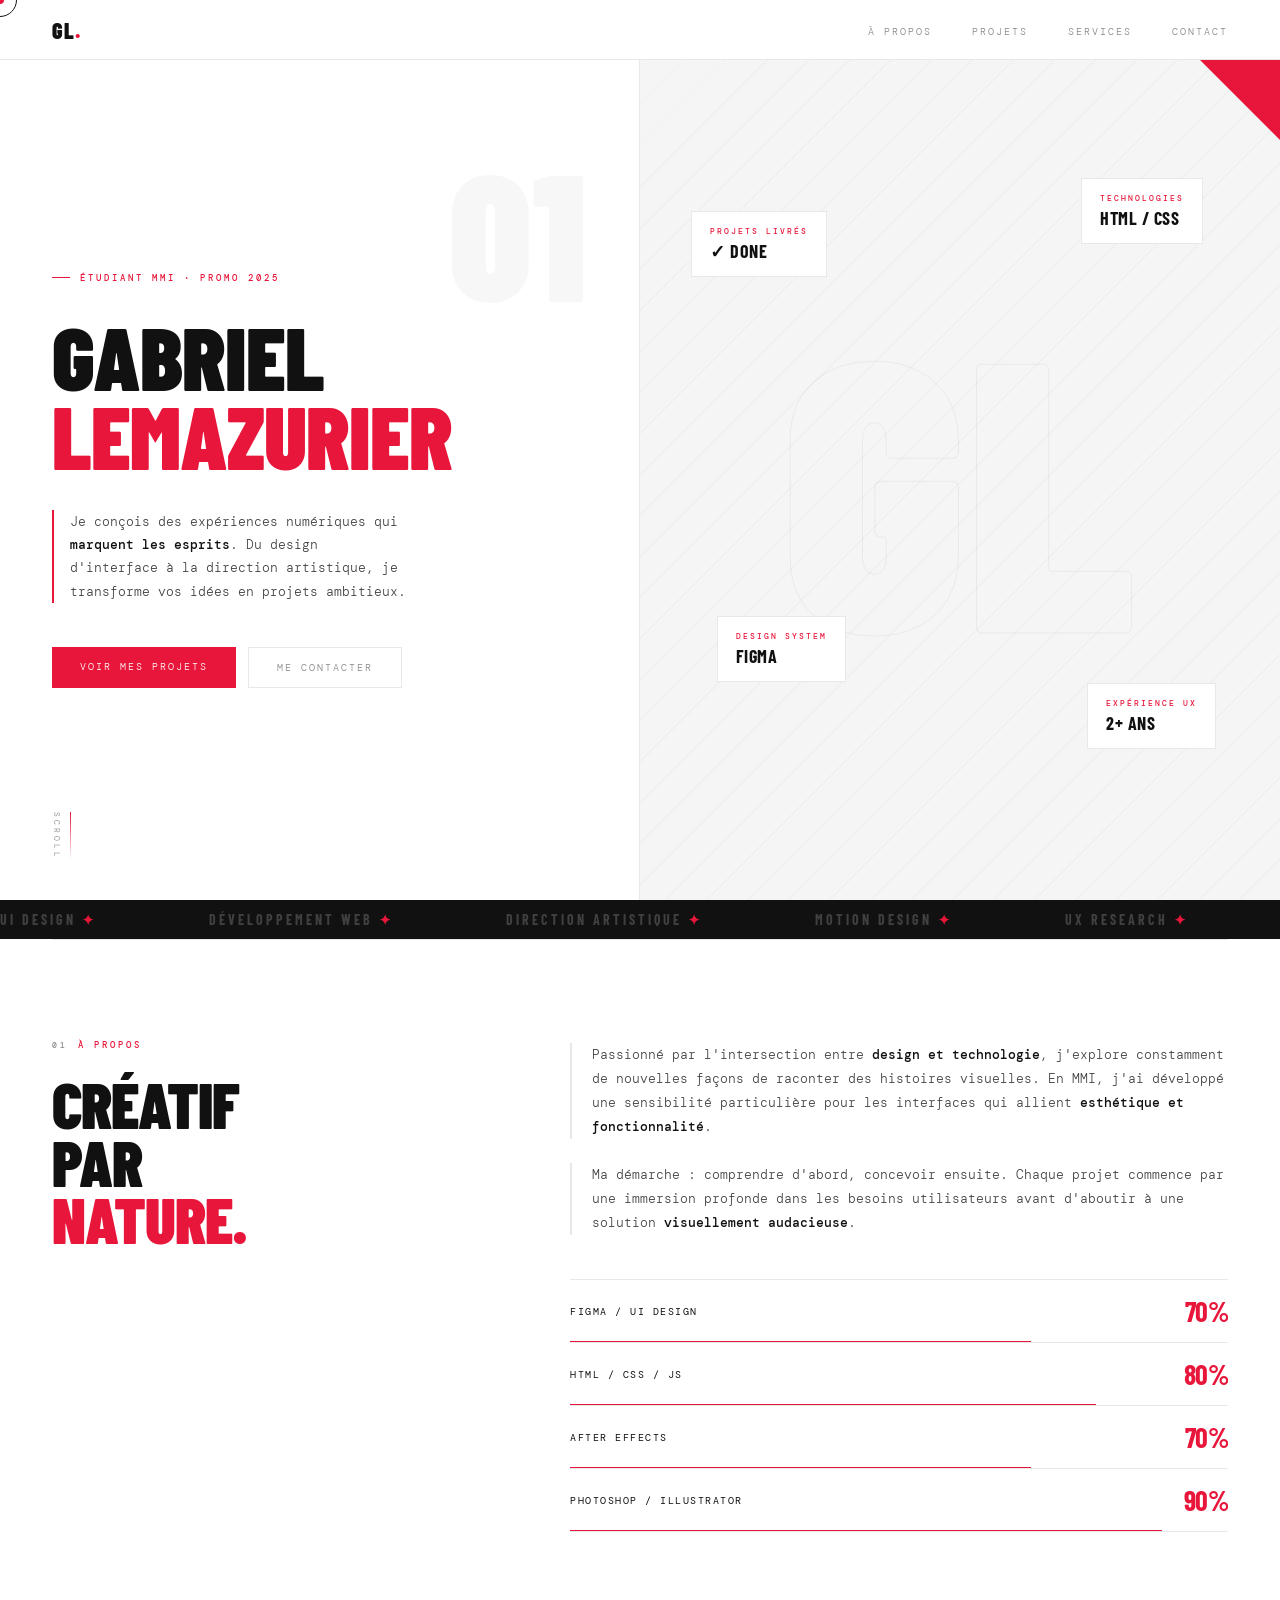
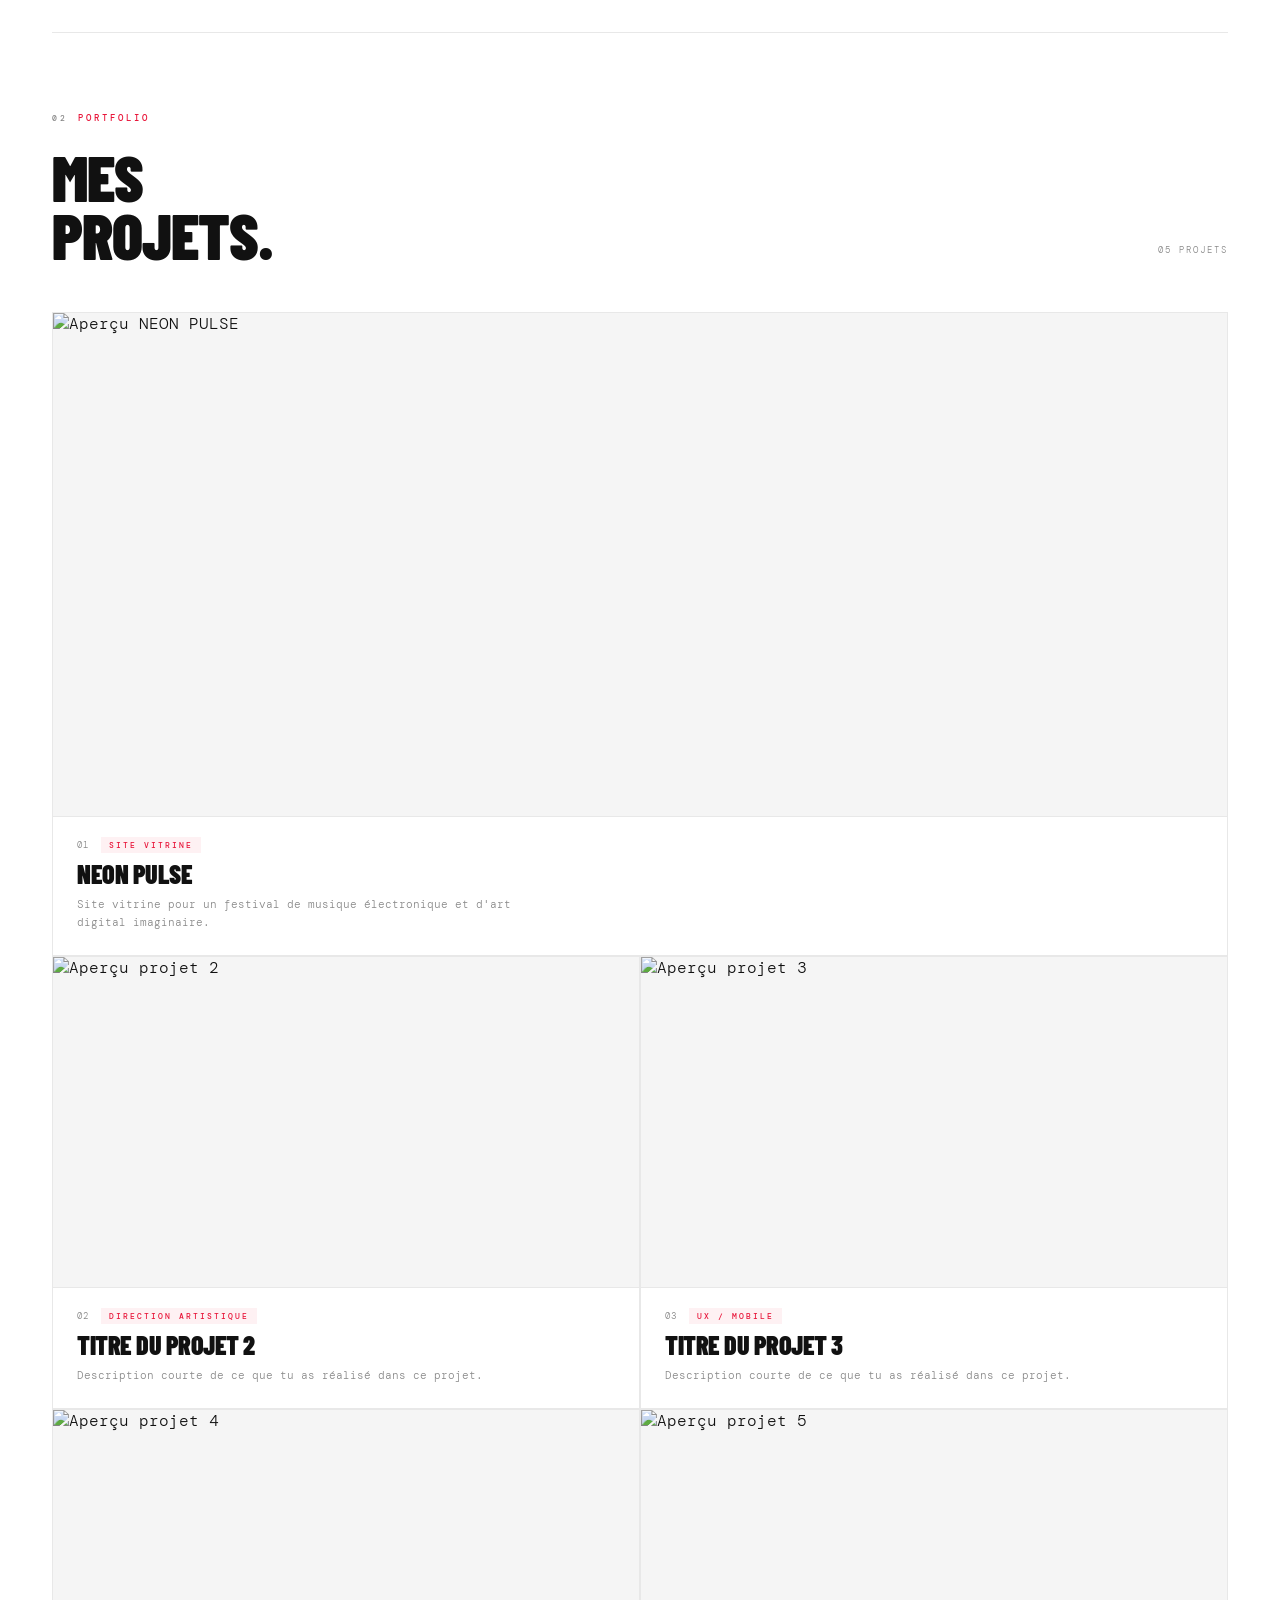
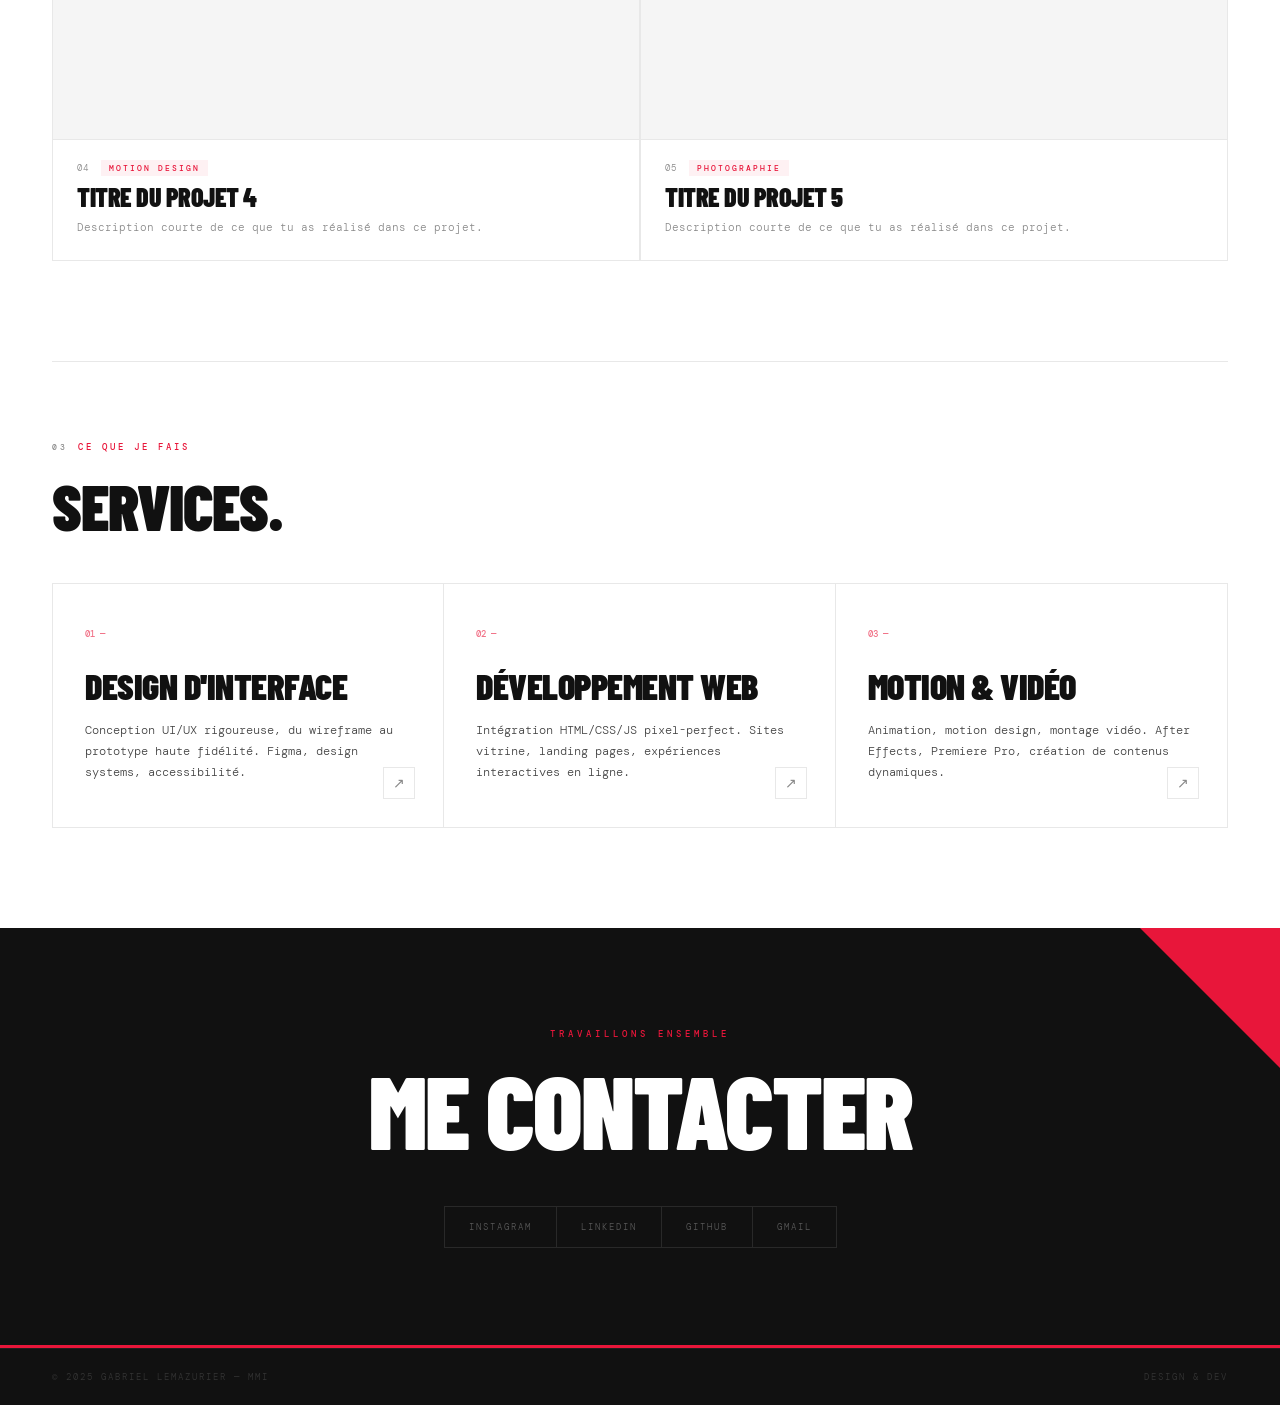
==== index.html @ 2d5382ad "Rename portfolio-mmi.html to index.html" ====
<!DOCTYPE html>
<html lang="fr">
<head>
  <meta charset="UTF-8">
  <meta name="viewport" content="width=device-width, initial-scale=1.0">
  <title>Portfolio MMI — Gabriel Lemazurier</title>
  <link href="https://fonts.googleapis.com/css2?family=Barlow+Condensed:wght@300;400;700;900&family=DM+Mono:wght@300;400;500&display=swap" rel="stylesheet">
  <link rel="stylesheet" href="style.css">
</head>
<body>

  <div class="curseur" id="curseur"></div>
  <div class="curseur-anneau" id="curseurAnneau"></div>

  <nav class="navigation">
    <a href="#" class="nav-logo">GL<span>.</span></a>
    <ul class="nav-liens">
      <li><a href="#a-propos">À propos</a></li>
      <li><a href="#projets">Projets</a></li>
      <li><a href="#services">Services</a></li>
      <li><a href="#contact">Contact</a></li>
    </ul>
  </nav>

  <section class="en-tete">

    <div class="en-tete-gauche">
      <div class="en-tete-etiquette">Étudiant MMI · Promo 2025</div>
      <h1 class="en-tete-nom">
        <span>Gabriel</span>
        <span>Lemazurier</span>
      </h1>
      <p class="en-tete-description">
        Je conçois des expériences numériques qui <strong>marquent les esprits</strong>. Du design d'interface à la direction artistique, je transforme vos idées en projets ambitieux.
      </p>
      <div class="en-tete-actions">
        <a href="#projets" class="bouton bouton-principal">Voir mes projets</a>
        <a href="#contact" class="bouton bouton-contour">Me contacter</a>
      </div>
    </div>

    <div class="en-tete-droite">
      <div class="en-tete-visuel">
        <div class="ligne-glitch"></div>
        <div class="cartes-flottantes">
          <div class="carte-info">
            <div class="carte-info-titre">Projets livrés</div>
            <div class="carte-info-valeur">✓ Done</div>
          </div>
          <div class="carte-info">
            <div class="carte-info-titre">Technologies</div>
            <div class="carte-info-valeur">HTML / CSS</div>
          </div>
          <div class="carte-info">
            <div class="carte-info-titre">Design system</div>
            <div class="carte-info-valeur">Figma</div>
          </div>
          <div class="carte-info">
            <div class="carte-info-titre">Expérience UX</div>
            <div class="carte-info-valeur">2+ ans</div>
          </div>
        </div>
      </div>
    </div>

    <div class="indicateur-defilement">Scroll</div>

  </section>

  <div class="bandeau-defilant">
    <div class="bandeau-piste">
      <span class="bandeau-element">UI Design <span>✦</span></span>
      <span class="bandeau-element">Développement Web <span>✦</span></span>
      <span class="bandeau-element">Direction Artistique <span>✦</span></span>
      <span class="bandeau-element">Motion Design <span>✦</span></span>
      <span class="bandeau-element">UX Research <span>✦</span></span>
      <span class="bandeau-element">Branding <span>✦</span></span>
      <span class="bandeau-element">UI Design <span>✦</span></span>
      <span class="bandeau-element">Développement Web <span>✦</span></span>
      <span class="bandeau-element">Direction Artistique <span>✦</span></span>
      <span class="bandeau-element">Motion Design <span>✦</span></span>
      <span class="bandeau-element">UX Research <span>✦</span></span>
      <span class="bandeau-element">Branding <span>✦</span></span>
    </div>
  </div>

  <section class="section-a-propos sep" id="a-propos">

    <div>
      <div class="etiquette-section" data-numero="01">À propos</div>
      <h2 class="titre-a-propos">
        Créatif<br>par<br><em>nature.</em>
      </h2>
    </div>

    <div class="contenu-a-propos a-reveler">
      <p class="texte-a-propos">
        Passionné par l'intersection entre <strong>design et technologie</strong>, j'explore constamment de nouvelles façons de raconter des histoires visuelles. En MMI, j'ai développé une sensibilité particulière pour les interfaces qui allient <strong>esthétique et fonctionnalité</strong>.
      </p>
      <p class="texte-a-propos">
        Ma démarche : comprendre d'abord, concevoir ensuite. Chaque projet commence par une immersion profonde dans les besoins utilisateurs avant d'aboutir à une solution <strong>visuellement audacieuse</strong>.
      </p>
      <div class="grille-competences">
        <div class="competence" style="--pourcentage: 70%">
          <div class="competence-nom">Figma / UI Design</div>
          <div class="competence-niveau">70%</div>
        </div>
        <div class="competence" style="--pourcentage: 80%">
          <div class="competence-nom">HTML / CSS / JS</div>
          <div class="competence-niveau">80%</div>
        </div>
        <div class="competence" style="--pourcentage: 70%">
          <div class="competence-nom">After Effects</div>
          <div class="competence-niveau">70%</div>
        </div>
        <div class="competence" style="--pourcentage: 90%">
          <div class="competence-nom">Photoshop / Illustrator</div>
          <div class="competence-niveau">90%</div>
        </div>
      </div>
    </div>

  </section>

  <section class="section-projets sep" id="projets">

    <div class="projets-entete a-reveler">
      <div>
        <div class="etiquette-section" data-numero="02">Portfolio</div>
        <h2 class="projets-titre">Mes<br>projets.</h2>
      </div>
      <div class="projets-count">05 projets</div>
    </div>

    <div class="grille-projets a-reveler">

      <a href="neonpulse.html" class="projet">
        <div class="projet-image">
          <img src="images/apercu1.png" alt="Aperçu NEON PULSE">
          <div class="projet-hover-btn">Voir ↗</div>
        </div>
        <div class="projet-body">
          <div class="projet-meta">
            <span class="projet-num">01</span>
            <span class="projet-tag">Site vitrine</span>
          </div>
          <h3 class="projet-nom">Neon Pulse</h3>
          <p class="projet-desc">Site vitrine pour un festival de musique électronique et d'art digital imaginaire.</p>
        </div>
      </a>

      <a href="projets/projet-2/index.html" target="_blank" class="projet">
        <div class="projet-image">
          <img src="images/apercu-projet-2.jpg" alt="Aperçu projet 2">
          <div class="projet-hover-btn">Voir ↗</div>
        </div>
        <div class="projet-body">
          <div class="projet-meta">
            <span class="projet-num">02</span>
            <span class="projet-tag">Direction Artistique</span>
          </div>
          <h3 class="projet-nom">Titre du projet 2</h3>
          <p class="projet-desc">Description courte de ce que tu as réalisé dans ce projet.</p>
        </div>
      </a>

      <a href="projets/projet-3/index.html" target="_blank" class="projet">
        <div class="projet-image">
          <img src="images/apercu-projet-3.jpg" alt="Aperçu projet 3">
          <div class="projet-hover-btn">Voir ↗</div>
        </div>
        <div class="projet-body">
          <div class="projet-meta">
            <span class="projet-num">03</span>
            <span class="projet-tag">UX / Mobile</span>
          </div>
          <h3 class="projet-nom">Titre du projet 3</h3>
          <p class="projet-desc">Description courte de ce que tu as réalisé dans ce projet.</p>
        </div>
      </a>

      <a href="projets/projet-4/index.html" target="_blank" class="projet">
        <div class="projet-image">
          <img src="images/apercu-projet-4.jpg" alt="Aperçu projet 4">
          <div class="projet-hover-btn">Voir ↗</div>
        </div>
        <div class="projet-body">
          <div class="projet-meta">
            <span class="projet-num">04</span>
            <span class="projet-tag">Motion Design</span>
          </div>
          <h3 class="projet-nom">Titre du projet 4</h3>
          <p class="projet-desc">Description courte de ce que tu as réalisé dans ce projet.</p>
        </div>
      </a>

      <a href="projets/projet-5/index.html" target="_blank" class="projet">
        <div class="projet-image">
          <img src="images/apercu-projet-5.jpg" alt="Aperçu projet 5">
          <div class="projet-hover-btn">Voir ↗</div>
        </div>
        <div class="projet-body">
          <div class="projet-meta">
            <span class="projet-num">05</span>
            <span class="projet-tag">Photographie</span>
          </div>
          <h3 class="projet-nom">Titre du projet 5</h3>
          <p class="projet-desc">Description courte de ce que tu as réalisé dans ce projet.</p>
        </div>
      </a>

    </div>
  </section>

  <section class="section-services sep" id="services">
    <div class="etiquette-section a-reveler" data-numero="03">Ce que je fais</div>
    <h2 class="projets-titre a-reveler">Services.</h2>

    <div class="grille-services a-reveler">

      <div class="carte-service">
        <div class="service-numero">01 —</div>
        <div class="service-nom">Design d'Interface</div>
        <div class="service-description">Conception UI/UX rigoureuse, du wireframe au prototype haute fidélité. Figma, design systems, accessibilité.</div>
        <div class="service-fleche">↗</div>
      </div>

      <div class="carte-service">
        <div class="service-numero">02 —</div>
        <div class="service-nom">Développement Web</div>
        <div class="service-description">Intégration HTML/CSS/JS pixel-perfect. Sites vitrine, landing pages, expériences interactives en ligne.</div>
        <div class="service-fleche">↗</div>
      </div>

      <div class="carte-service">
        <div class="service-numero">03 —</div>
        <div class="service-nom">Motion & Vidéo</div>
        <div class="service-description">Animation, motion design, montage vidéo. After Effects, Premiere Pro, création de contenus dynamiques.</div>
        <div class="service-fleche">↗</div>
      </div>

    </div>
  </section>

  <section class="section-contact" id="contact">
    <div class="contact-accroche a-reveler">Travaillons ensemble</div>
    <h2 class="contact-titre a-reveler">Me contacter</h2>
    <div class="contact-reseaux a-reveler">
      <a href="https://www.instagram.com/gabi_lmz/" target="_blank" class="lien-reseau">Instagram</a>
      <a href="https://www.linkedin.com/in/gabriel-lemazurier-92064532b/" target="_blank" class="lien-reseau">LinkedIn</a>
      <a href="https://github.com/GabzerL" target="_blank" class="lien-reseau">GitHub</a>
      <a href="mailto:lemazuriergabriel@gmail.com" target="_blank" class="lien-reseau">Gmail</a>
    </div>
  </section>

  <footer class="pied-de-page">
    <span>© 2025 Gabriel Lemazurier — MMI</span>
    <span>Design & Dev</span>
  </footer>

  <script src="script.js"></script>
</body>
</html>
---- style.css ----
@import url('https://fonts.googleapis.com/css2?family=Barlow+Condensed:wght@300;400;700;900&family=DM+Mono:wght@300;400;500&display=swap');

:root {
  --blanc:   #ffffff;
  --rouge:   #e8163a;
  --rouge-d: #c2102f;
  --noir:    #111111;
  --gris:    #f5f5f5;
  --ligne:   #e8e8e8;
  --muted:   #888888;
  --texte:   #444444;
}

*, *::before, *::after { margin: 0; padding: 0; box-sizing: border-box; }
html { scroll-behavior: smooth; }

body {
  background: var(--blanc);
  color: var(--noir);
  font-family: 'DM Mono', monospace;
  font-weight: 300;
  cursor: none;
  overflow-x: hidden;
}

/* ── CURSEUR ─────────────────────────────────────── */
.curseur {
  position: fixed;
  width: 8px; height: 8px;
  background: var(--rouge);
  border-radius: 50%;
  pointer-events: none;
  z-index: 9999;
  transform: translate(-50%, -50%);
  transition: width .2s, height .2s, border-radius .2s, transform .2s;
}
.curseur-anneau {
  position: fixed;
  width: 34px; height: 34px;
  border: 1px solid var(--noir);
  border-radius: 50%;
  pointer-events: none;
  z-index: 9998;
  transform: translate(-50%, -50%);
  transition: all .18s ease-out;
}
body:has(a:hover) .curseur {
  width: 28px; height: 28px;
  border-radius: 0;
  transform: translate(-50%, -50%) rotate(45deg);
}
body:has(a:hover) .curseur-anneau { opacity: 0; }

/* ── NAV ─────────────────────────────────────────── */
.navigation {
  position: fixed;
  top: 0; left: 0; right: 0;
  padding: 0 52px;
  height: 60px;
  display: flex;
  justify-content: space-between;
  align-items: center;
  z-index: 100;
  background: var(--blanc);
  border-bottom: 1px solid var(--ligne);
}
.nav-logo {
  font-family: 'Barlow Condensed', sans-serif;
  font-size: 22px;
  font-weight: 900;
  letter-spacing: 1px;
  color: var(--noir);
  text-decoration: none;
  text-transform: uppercase;
}
.nav-logo span { color: var(--rouge); }
.nav-liens { display: flex; gap: 40px; list-style: none; }
.nav-liens a {
  font-family: 'DM Mono', monospace;
  font-size: 10px;
  letter-spacing: 2px;
  text-transform: uppercase;
  color: var(--muted);
  text-decoration: none;
  transition: color .2s;
}
.nav-liens a:hover { color: var(--rouge); }

/* ── BOUTONS ─────────────────────────────────────── */
.bouton {
  font-family: 'DM Mono', monospace;
  font-size: 10px;
  letter-spacing: 2px;
  text-transform: uppercase;
  padding: 13px 28px;
  text-decoration: none;
  transition: all .25s;
  cursor: none;
  display: inline-block;
  border: none;
}
.bouton-principal { background: var(--rouge); color: var(--blanc); }
.bouton-principal:hover { background: var(--rouge-d); }
.bouton-contour { border: 1px solid var(--ligne); color: var(--muted); background: transparent; }
.bouton-contour:hover { border-color: var(--noir); color: var(--noir); }

/* ── HERO ─────────────────────────────────────────── */
.en-tete {
  min-height: 100vh;
  display: grid;
  grid-template-columns: 1fr 1fr;
  padding-top: 60px;
  position: relative;
}

.en-tete-gauche {
  display: flex;
  flex-direction: column;
  justify-content: center;
  padding: 80px 52px;
  border-right: 1px solid var(--ligne);
  position: relative;
}
.en-tete-gauche::before {
  content: '01';
  position: absolute;
  top: 80px; right: 52px;
  font-family: 'Barlow Condensed', sans-serif;
  font-size: 180px;
  font-weight: 900;
  color: rgba(0,0,0,0.03);
  line-height: 1;
  pointer-events: none;
  user-select: none;
}

.en-tete-etiquette {
  font-family: 'DM Mono', monospace;
  font-size: 9px;
  letter-spacing: 3px;
  color: var(--rouge);
  text-transform: uppercase;
  margin-bottom: 32px;
  font-weight: 500;
  display: flex;
  align-items: center;
  gap: 10px;
}
.en-tete-etiquette::before {
  content: '';
  display: block;
  width: 18px; height: 1px;
  background: var(--rouge);
}

.en-tete-nom {
  font-family: 'Barlow Condensed', sans-serif;
  font-size: clamp(64px, 7vw, 108px);
  font-weight: 900;
  line-height: 0.88;
  letter-spacing: -1px;
  text-transform: uppercase;
  margin-bottom: 36px;
  overflow: hidden;
}
.en-tete-nom span {
  display: block;
  animation: slideUp .9s cubic-bezier(.16,1,.3,1) both;
}
.en-tete-nom span:nth-child(2) {
  animation-delay: .1s;
  color: var(--rouge);
}

.en-tete-description {
  font-size: 13px;
  line-height: 1.8;
  color: var(--texte);
  max-width: 360px;
  margin-bottom: 44px;
  animation: fadeUp 1s .4s both;
  font-weight: 300;
  border-left: 2px solid var(--rouge);
  padding-left: 16px;
}
.en-tete-description strong { font-weight: 500; color: var(--noir); }

.en-tete-actions {
  display: flex;
  gap: 12px;
  animation: fadeUp 1s .6s both;
}

/* Panneau droit */
.en-tete-droite {
  position: relative;
  background: var(--gris);
  overflow: hidden;
}
.en-tete-droite::before {
  content: '';
  position: absolute;
  inset: 0;
  background-image: repeating-linear-gradient(
    -45deg,
    transparent, transparent 28px,
    rgba(0,0,0,0.025) 28px, rgba(0,0,0,0.025) 29px
  );
}

/* Triangle rouge dans le coin du hero droit */
.en-tete-droite::after {
  content: '';
  position: absolute;
  top: 0; right: 0;
  width: 0; height: 0;
  border-top: 80px solid var(--rouge);
  border-left: 80px solid transparent;
}

.en-tete-visuel {
  position: absolute;
  inset: 0;
  display: flex;
  align-items: center;
  justify-content: center;
}
.en-tete-visuel::before {
  content: 'GL';
  font-family: 'Barlow Condensed', sans-serif;
  font-weight: 900;
  font-size: 30vw;
  color: transparent;
  -webkit-text-stroke: 1px rgba(0,0,0,0.05);
  line-height: 1;
  user-select: none;
  pointer-events: none;
  text-transform: uppercase;
}

.cartes-flottantes {
  position: absolute;
  inset: 0;
  display: flex;
  align-items: center;
  justify-content: center;
  z-index: 2;
}

.carte-info {
  position: absolute;
  background: var(--blanc);
  border: 1px solid var(--ligne);
  padding: 14px 18px;
  font-family: 'DM Mono', monospace;
  animation: flottement 6s ease-in-out infinite;
}
.carte-info-titre {
  color: var(--rouge);
  margin-bottom: 4px;
  font-size: 8px;
  letter-spacing: 2px;
  text-transform: uppercase;
  font-weight: 500;
}
.carte-info-valeur {
  font-size: 18px;
  font-family: 'Barlow Condensed', sans-serif;
  font-weight: 700;
  color: var(--noir);
  text-transform: uppercase;
  letter-spacing: 0.5px;
}
.carte-info:nth-child(1) { top: 18%; left: 8%;  animation-delay: 0s; }
.carte-info:nth-child(2) { top: 14%; right: 12%; animation-delay: -2s; }
.carte-info:nth-child(3) { bottom: 26%; left: 12%; animation-delay: -4s; }
.carte-info:nth-child(4) { bottom: 18%; right: 10%; animation-delay: -1s; }

.ligne-glitch { display: none; }

.indicateur-defilement {
  position: absolute;
  bottom: 40px; left: 52px;
  display: flex;
  flex-direction: column;
  align-items: center;
  gap: 8px;
  font-family: 'DM Mono', monospace;
  font-size: 8px;
  letter-spacing: 3px;
  color: var(--muted);
  text-transform: uppercase;
  writing-mode: vertical-rl;
  animation: fadeUp 1s 1s both;
  z-index: 2;
}
.indicateur-defilement::before {
  content: '';
  width: 1px; height: 48px;
  background: linear-gradient(to bottom, var(--rouge), transparent);
  animation: scrollLine 2s ease-in-out infinite;
}

/* ── BANDEAU ──────────────────────────────────────── */
.bandeau-defilant {
  overflow: hidden;
  padding: 11px 0;
  background: var(--noir);
}
.bandeau-piste {
  display: flex;
  white-space: nowrap;
  animation: defilement 22s linear infinite;
}
.bandeau-element {
  font-family: 'Barlow Condensed', sans-serif;
  font-size: 14px;
  font-weight: 700;
  letter-spacing: 3px;
  color: rgba(255,255,255,0.2);
  margin-right: 56px;
  flex-shrink: 0;
  text-transform: uppercase;
}
.bandeau-element span { color: var(--rouge); margin-right: 56px; }

/* ── SECTION HELPER ───────────────────────────────── */
.sep {
  position: relative;
}
.sep::before {
  content: '';
  position: absolute;
  top: 0; left: 52px; right: 52px;
  height: 1px;
  background: var(--ligne);
}

/* ── À PROPOS ─────────────────────────────────────── */
.section-a-propos {
  padding: 100px 52px;
  display: grid;
  grid-template-columns: 1fr 1.5fr;
  gap: 80px;
  align-items: start;
  max-width: 1400px;
  margin: 0 auto;
}

.etiquette-section {
  font-family: 'DM Mono', monospace;
  font-size: 9px;
  letter-spacing: 3px;
  color: var(--rouge);
  text-transform: uppercase;
  margin-bottom: 24px;
  font-weight: 500;
  display: flex;
  align-items: center;
  gap: 10px;
}
.etiquette-section::before {
  content: attr(data-numero);
  color: var(--muted);
  font-size: 8px;
}

.titre-a-propos {
  font-family: 'Barlow Condensed', sans-serif;
  font-size: clamp(48px, 5vw, 80px);
  font-weight: 900;
  line-height: 0.9;
  text-transform: uppercase;
  letter-spacing: -1px;
  position: sticky;
  top: 80px;
}
.titre-a-propos em {
  font-style: normal;
  color: var(--rouge);
  display: block;
}

.contenu-a-propos { padding-top: 4px; }

.texte-a-propos {
  font-size: 13px;
  line-height: 1.85;
  color: var(--texte);
  margin-bottom: 24px;
  font-weight: 300;
  border-left: 2px solid var(--ligne);
  padding-left: 20px;
}
.texte-a-propos strong { font-weight: 500; color: var(--noir); }

.grille-competences { margin-top: 44px; display: flex; flex-direction: column; }

.competence {
  display: flex;
  align-items: center;
  justify-content: space-between;
  padding: 14px 0;
  border-bottom: 1px solid var(--ligne);
  position: relative;
  overflow: hidden;
}
.competence:first-child { border-top: 1px solid var(--ligne); }
.competence::after {
  content: '';
  position: absolute;
  bottom: 0; left: 0;
  height: 1px;
  width: var(--pourcentage, 0%);
  background: var(--rouge);
  transition: width 1.2s cubic-bezier(.16,1,.3,1);
}
.competence-nom {
  font-family: 'DM Mono', monospace;
  font-size: 10px;
  letter-spacing: 1.5px;
  text-transform: uppercase;
  color: var(--noir);
  font-weight: 400;
}
.competence-niveau {
  font-family: 'Barlow Condensed', sans-serif;
  font-size: 28px;
  font-weight: 700;
  color: var(--rouge);
  letter-spacing: -0.5px;
}

/* ── PROJETS ──────────────────────────────────────── */
.section-projets {
  padding: 0 52px 100px;
  max-width: 1400px;
  margin: 0 auto;
}

.projets-entete {
  display: flex;
  justify-content: space-between;
  align-items: flex-end;
  padding: 80px 0 48px;
}

.projets-titre {
  font-family: 'Barlow Condensed', sans-serif;
  font-size: clamp(48px, 5vw, 78px);
  font-weight: 900;
  line-height: 0.9;
  text-transform: uppercase;
  letter-spacing: -1px;
}

.projets-count {
  font-family: 'DM Mono', monospace;
  font-size: 9px;
  letter-spacing: 2px;
  color: var(--muted);
  text-transform: uppercase;
  padding-bottom: 8px;
}

/* Grille : 2 colonnes + 1 grande carte en haut */
.grille-projets {
  display: grid;
  grid-template-columns: repeat(2, 1fr);
  gap: 2px;
  background: var(--ligne);
  border: 1px solid var(--ligne);
}

/* Premier projet pleine largeur */
.grille-projets .projet:first-child {
  grid-column: 1 / -1;
}

/* Carte projet */
.projet {
  background: var(--blanc);
  cursor: none;
  text-decoration: none;
  color: inherit;
  display: flex;
  flex-direction: column;
  transition: background .25s;
  position: relative;
  overflow: hidden;
}

.projet:hover { background: var(--gris); }

/* Image */
.projet-image {
  position: relative;
  overflow: hidden;
  aspect-ratio: 16/9;
  background: var(--gris);
  flex-shrink: 0;
}

.grille-projets .projet:first-child .projet-image {
  aspect-ratio: 21/9;
}

.projet-image img {
  width: 100%; height: 100%;
  object-fit: cover;
  object-position: top;
  display: block;
  transition: transform .6s cubic-bezier(.16,1,.3,1), filter .4s;
  filter: grayscale(10%);
}

.projet:hover .projet-image img {
  transform: scale(1.03);
  filter: grayscale(0%);
}

/* Bouton hover centré sur l'image */
.projet-hover-btn {
  position: absolute;
  inset: 0;
  display: flex;
  align-items: center;
  justify-content: center;
  background: rgba(232,22,58,0.88);
  font-family: 'Barlow Condensed', sans-serif;
  font-size: 22px;
  font-weight: 900;
  letter-spacing: 2px;
  text-transform: uppercase;
  color: var(--blanc);
  opacity: 0;
  transition: opacity .3s;
}

.projet-hover-btn::after {
  content: '';
  position: absolute;
  top: 0; right: 0;
  width: 0; height: 0;
  border-top: 48px solid rgba(255,255,255,0.15);
  border-left: 48px solid transparent;
}

.projet:hover .projet-hover-btn { opacity: 1; }

/* Infos toujours visibles */
.projet-body {
  padding: 20px 24px 24px;
  border-top: 1px solid var(--ligne);
  display: flex;
  flex-direction: column;
  gap: 8px;
  flex: 1;
}

.projet-meta {
  display: flex;
  align-items: center;
  gap: 12px;
}

.projet-num {
  font-family: 'DM Mono', monospace;
  font-size: 9px;
  color: var(--muted);
  letter-spacing: 1px;
}

.projet-tag {
  font-family: 'DM Mono', monospace;
  font-size: 8px;
  letter-spacing: 2px;
  text-transform: uppercase;
  color: var(--rouge);
  font-weight: 500;
  background: rgba(232,22,58,0.06);
  padding: 3px 8px;
}

.projet-nom {
  font-family: 'Barlow Condensed', sans-serif;
  font-size: 26px;
  font-weight: 900;
  line-height: 1;
  text-transform: uppercase;
  letter-spacing: -0.5px;
  color: var(--noir);
  transition: color .2s;
}

.projet:hover .projet-nom { color: var(--rouge); }

.projet-desc {
  font-family: 'DM Mono', monospace;
  font-size: 11px;
  color: var(--muted);
  line-height: 1.65;
  font-weight: 300;
  max-width: 480px;
}

/* ── SERVICES ─────────────────────────────────────── */
.section-services {
  padding: 0 52px 100px;
  max-width: 1400px;
  margin: 0 auto;
}
.section-services .etiquette-section { padding-top: 80px; }
.section-services .projets-titre { margin: 8px 0 48px; }

.grille-services {
  display: grid;
  grid-template-columns: repeat(3, 1fr);
  border: 1px solid var(--ligne);
}
.carte-service {
  padding: 44px 32px;
  background: var(--blanc);
  position: relative;
  overflow: hidden;
  border-right: 1px solid var(--ligne);
  transition: background .25s;
}
.carte-service:last-child { border-right: none; }

/* Triangle rouge apparaît au hover */
.carte-service::after {
  content: '';
  position: absolute;
  top: 0; right: 0;
  width: 0; height: 0;
  border-top: 40px solid var(--rouge);
  border-left: 40px solid transparent;
  opacity: 0;
  transition: opacity .25s;
}
.carte-service:hover { background: var(--gris); }
.carte-service:hover::after { opacity: 1; }

.service-numero {
  font-family: 'DM Mono', monospace;
  font-size: 9px;
  color: var(--rouge);
  margin-bottom: 28px;
  font-weight: 500;
  opacity: 0.6;
}
.service-nom {
  font-family: 'Barlow Condensed', sans-serif;
  font-size: 36px;
  font-weight: 900;
  text-transform: uppercase;
  letter-spacing: -0.5px;
  line-height: 1;
  margin-bottom: 16px;
  color: var(--noir);
}
.service-description {
  font-size: 12px;
  line-height: 1.75;
  color: var(--texte);
  font-weight: 300;
}
.service-fleche {
  position: absolute;
  bottom: 28px; right: 28px;
  width: 32px; height: 32px;
  border: 1px solid var(--ligne);
  display: flex;
  align-items: center;
  justify-content: center;
  font-size: 14px;
  color: var(--muted);
  transition: all .25s;
}
.carte-service:hover .service-fleche {
  background: var(--rouge);
  border-color: var(--rouge);
  color: var(--blanc);
}

/* ── CONTACT ──────────────────────────────────────── */
.section-contact {
  padding: 100px 52px;
  text-align: center;
  position: relative;
  overflow: hidden;
  background: var(--noir);
}
/* Grand triangle rouge en coin */
.section-contact::before {
  content: '';
  position: absolute;
  top: 0; right: 0;
  width: 0; height: 0;
  border-top: 140px solid var(--rouge);
  border-left: 140px solid transparent;
}
/* Barre rouge en bas */
.section-contact::after {
  content: '';
  position: absolute;
  bottom: 0; left: 0; right: 0;
  height: 3px;
  background: var(--rouge);
}

.contact-accroche {
  font-family: 'DM Mono', monospace;
  font-size: 9px;
  letter-spacing: 4px;
  color: var(--rouge);
  text-transform: uppercase;
  margin-bottom: 24px;
  position: relative;
  z-index: 2;
  font-weight: 500;
}
.contact-titre {
  font-family: 'Barlow Condensed', sans-serif;
  font-size: clamp(56px, 8vw, 112px);
  font-weight: 900;
  text-transform: uppercase;
  line-height: 0.88;
  letter-spacing: -2px;
  margin-bottom: 52px;
  position: relative;
  z-index: 2;
  color: var(--blanc);
}

.contact-reseaux {
  display: inline-flex;
  position: relative;
  z-index: 2;
  border: 1px solid rgba(255,255,255,0.1);
}
.lien-reseau {
  font-family: 'DM Mono', monospace;
  font-size: 9px;
  letter-spacing: 2px;
  color: rgba(255,255,255,0.3);
  text-decoration: none;
  text-transform: uppercase;
  transition: color .2s, background .2s;
  padding: 14px 24px;
  border-right: 1px solid rgba(255,255,255,0.1);
}
.lien-reseau:last-child { border-right: none; }
.lien-reseau:hover { color: var(--blanc); background: var(--rouge); }

/* ── FOOTER ───────────────────────────────────────── */
.pied-de-page {
  padding: 22px 52px;
  background: var(--noir);
  border-top: 1px solid rgba(255,255,255,0.06);
  display: flex;
  justify-content: space-between;
  align-items: center;
}
.pied-de-page span {
  font-family: 'DM Mono', monospace;
  font-size: 9px;
  color: rgba(255,255,255,0.15);
  letter-spacing: 2px;
  text-transform: uppercase;
}

/* ── REVEAL ───────────────────────────────────────── */
.a-reveler {
  opacity: 0;
  transform: translateY(20px);
  transition: opacity .85s cubic-bezier(.16,1,.3,1),
              transform .85s cubic-bezier(.16,1,.3,1);
}
.a-reveler.visible { opacity: 1; transform: translateY(0); }

/* ── KEYFRAMES ────────────────────────────────────── */
@keyframes slideUp {
  from { transform: translateY(105%); }
  to   { transform: translateY(0); }
}
@keyframes fadeUp {
  from { opacity: 0; transform: translateY(12px); }
  to   { opacity: 1; transform: translateY(0); }
}
@keyframes flottement {
  0%,100% { transform: translateY(0); }
  50%     { transform: translateY(-8px); }
}
@keyframes scrollLine {
  0%   { transform: scaleY(0); transform-origin: top; }
  50%  { transform: scaleY(1); transform-origin: top; }
  51%  { transform: scaleY(1); transform-origin: bottom; }
  100% { transform: scaleY(0); transform-origin: bottom; }
}
@keyframes defilement {
  from { transform: translateX(0); }
  to   { transform: translateX(-50%); }
}

/* ── RESPONSIVE ───────────────────────────────────── */
@media (max-width: 900px) {
  .en-tete { grid-template-columns: 1fr; }
  .en-tete-droite { display: none; }
  .en-tete-gauche { padding: 60px 24px; border-right: none; }
  .navigation { padding: 0 24px; }
  .nav-liens { gap: 20px; }
  .sep::before { left: 24px; right: 24px; }
  .section-a-propos { grid-template-columns: 1fr; padding: 80px 24px; }
  .titre-a-propos { position: static; }
  .section-projets { padding: 0 24px 80px; }
  .grille-projets { grid-template-columns: 1fr; }
  .grille-projets .projet:first-child { grid-column: 1 / -1; }
  .grille-projets .projet:first-child .projet-image { aspect-ratio: 16/9; }
  .grille-services { grid-template-columns: 1fr; }
  .carte-service { border-right: none; border-bottom: 1px solid var(--ligne); }
  .section-services { padding: 0 24px 80px; }
  .section-contact { padding: 80px 24px; }
  .contact-reseaux { flex-wrap: wrap; }
  .pied-de-page { padding: 20px 24px; flex-direction: column; gap: 8px; text-align: center; }
}
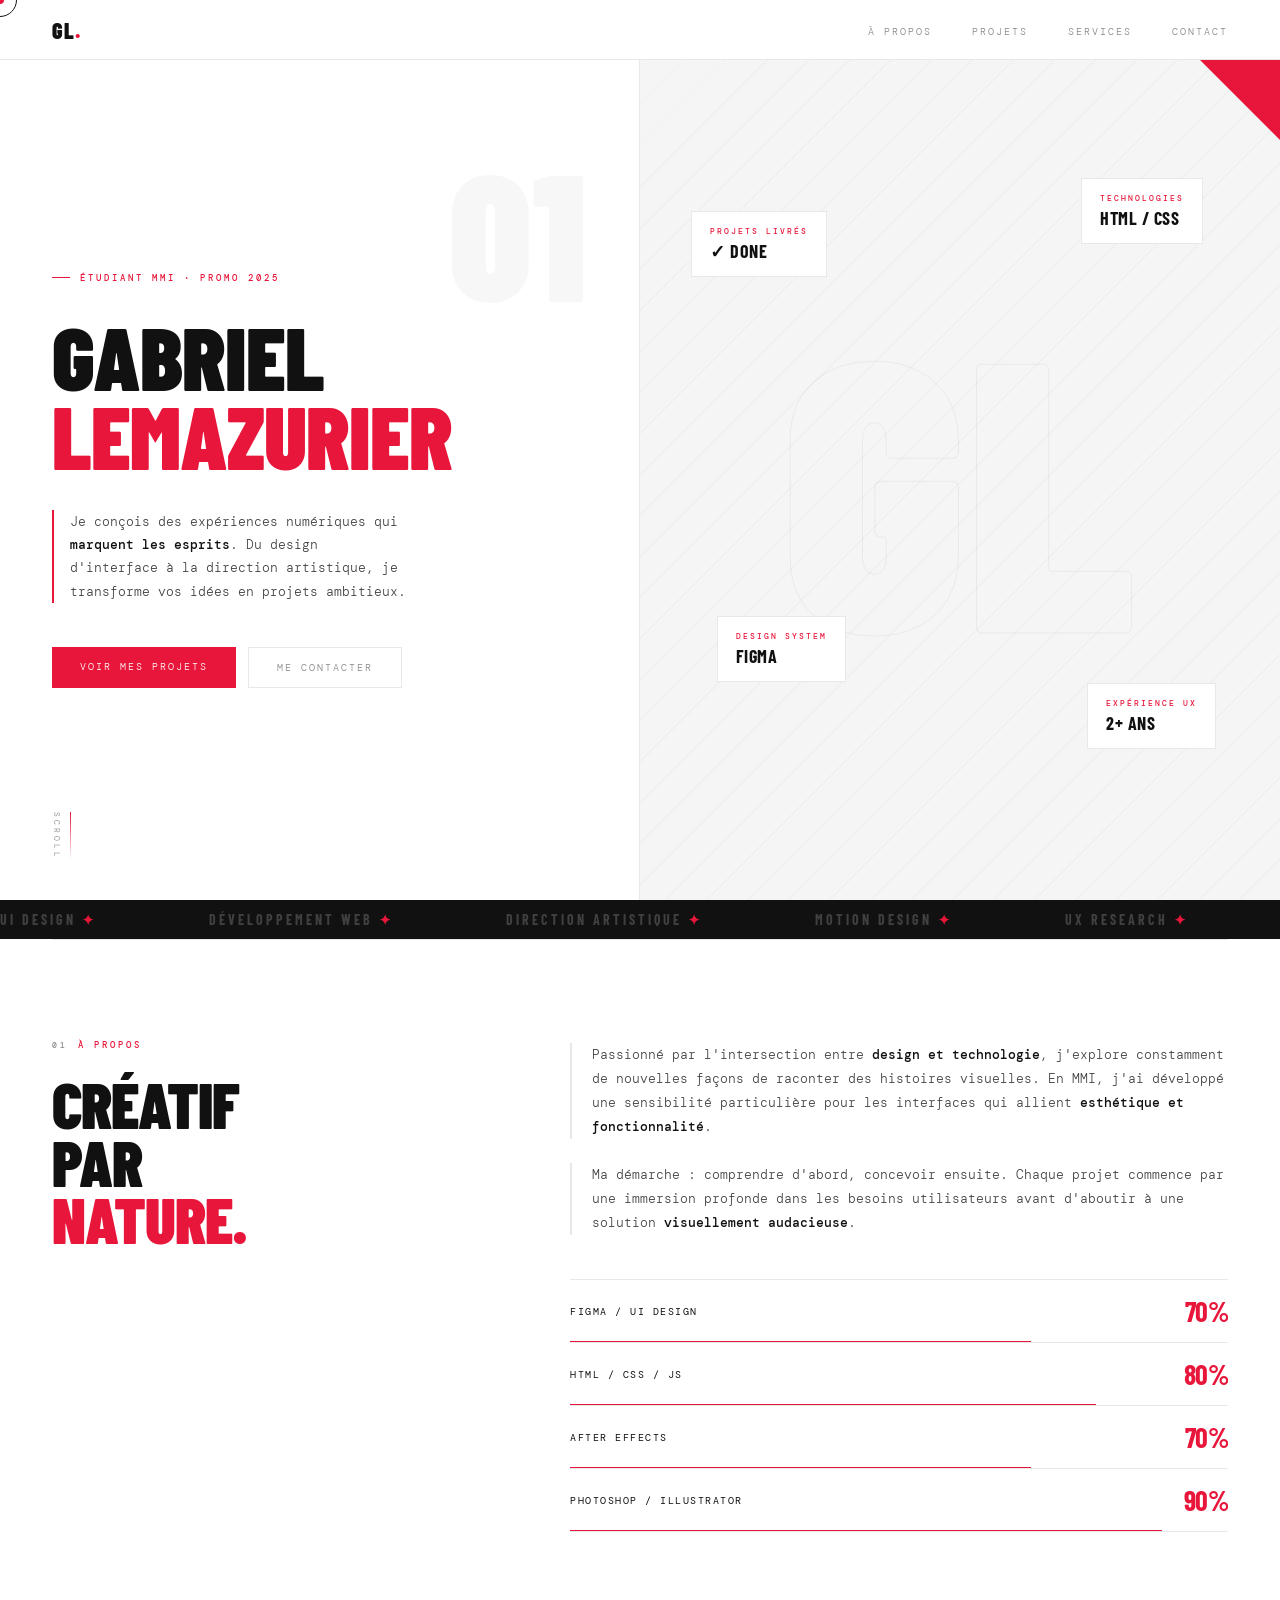
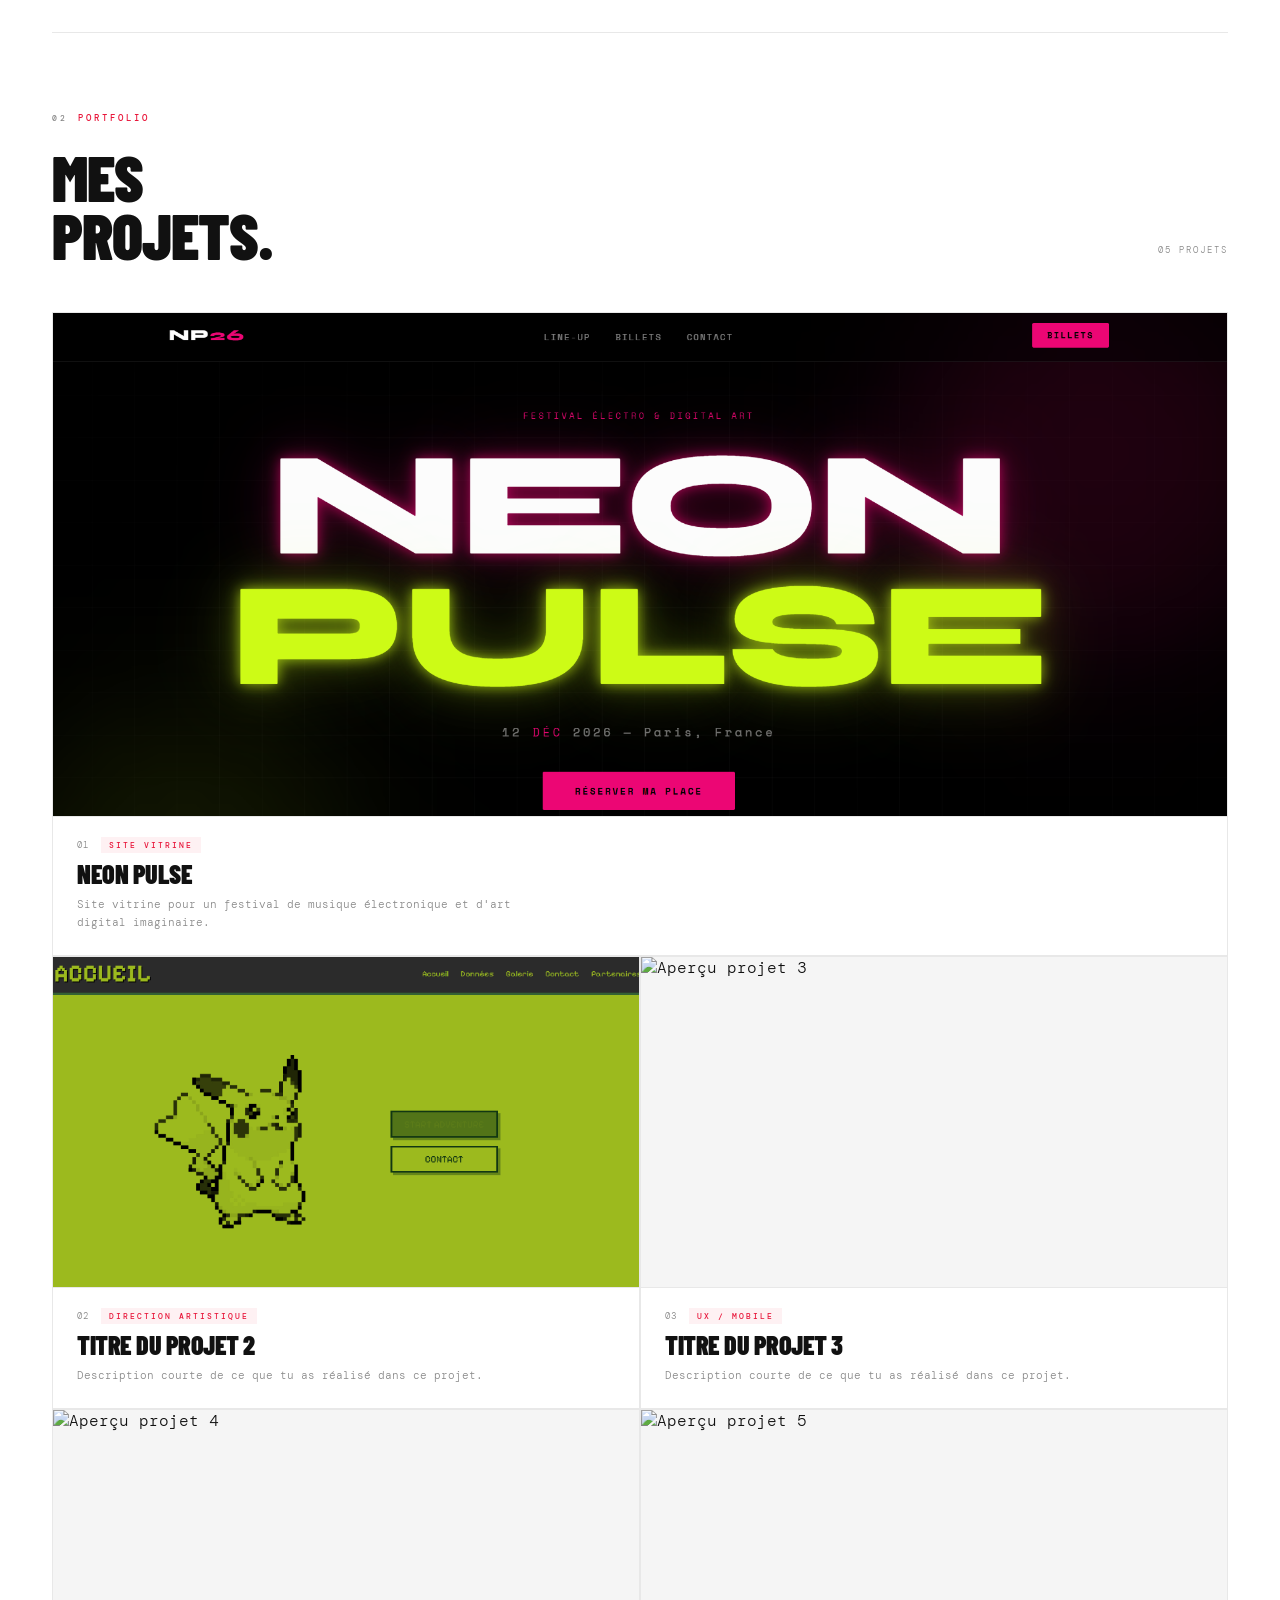
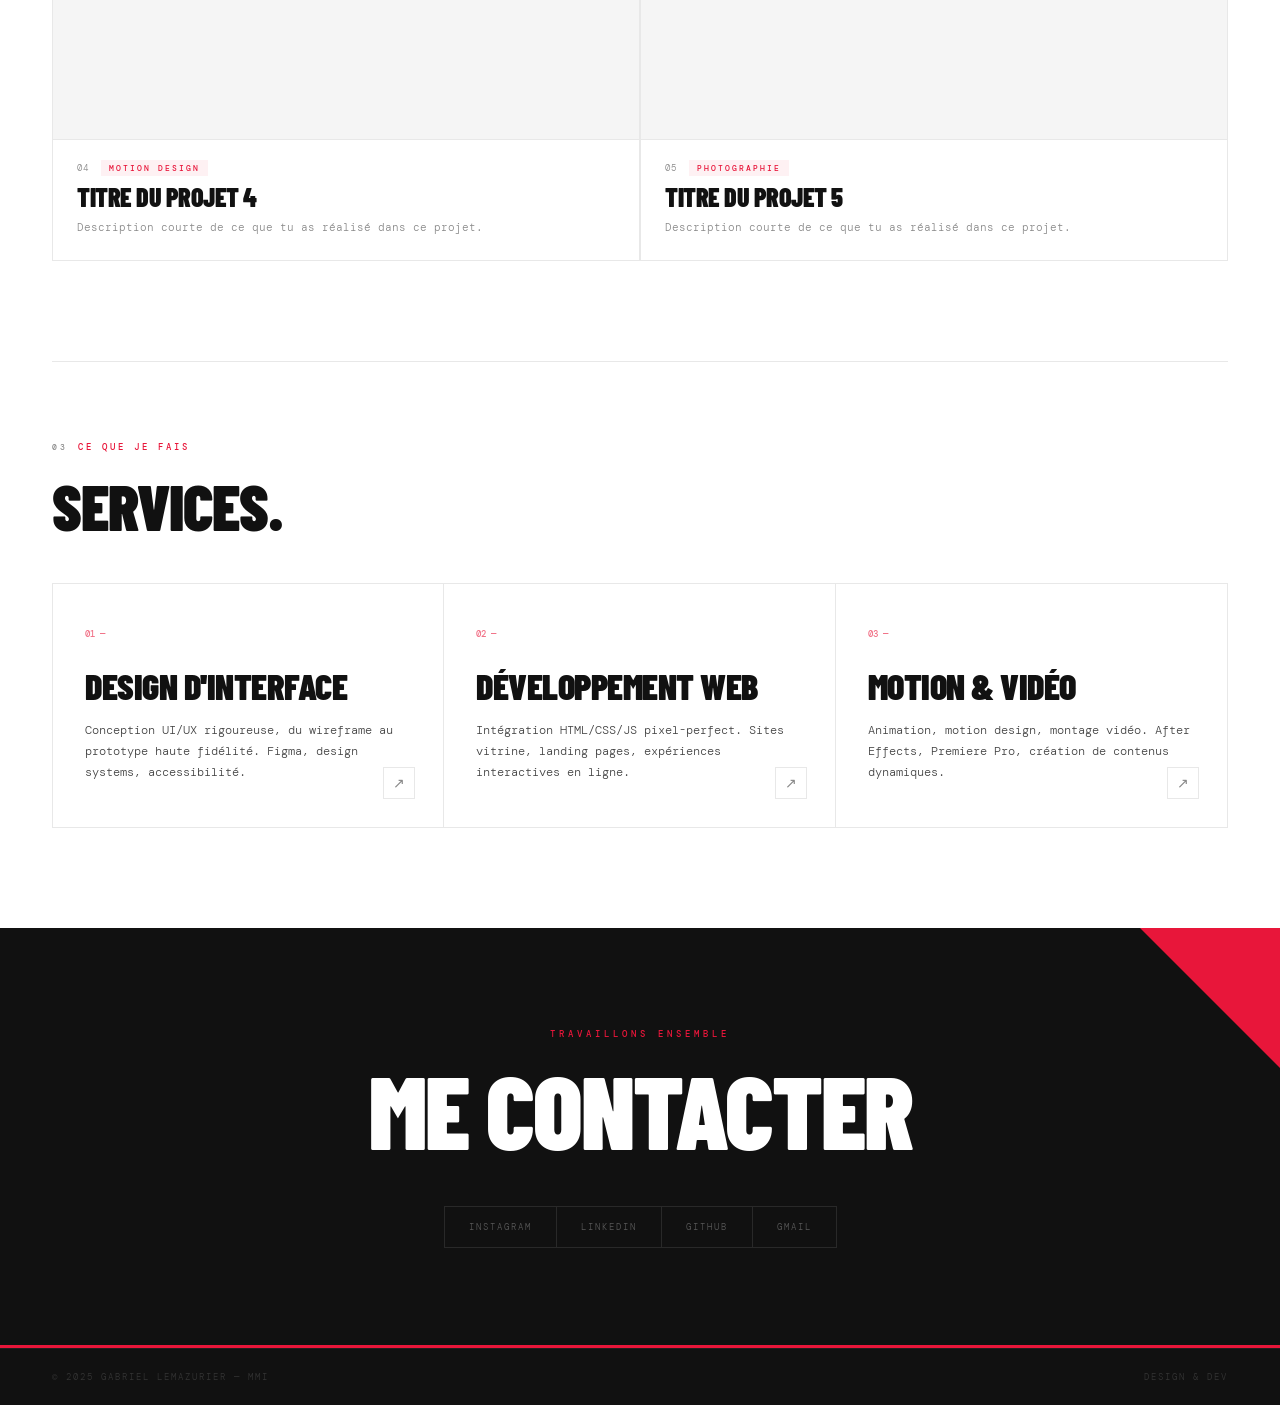
==== commit 216250f9: "Update image source in project link" ====
--- a/index.html
+++ b/index.html
@@ -149,9 +149,9 @@
         </div>
       </a>
 
-      <a href="projets/projet-2/index.html" target="_blank" class="projet">
-        <div class="projet-image">
-          <img src="images/apercu-projet-2.jpg" alt="Aperçu projet 2">
+      <a href="projet2.html" target="_blank" class="projet">
+        <div class="projet-image">
+          <img src="images/apercu1site2.png" alt="Aperçu projet 2">
           <div class="projet-hover-btn">Voir ↗</div>
         </div>
         <div class="projet-body">
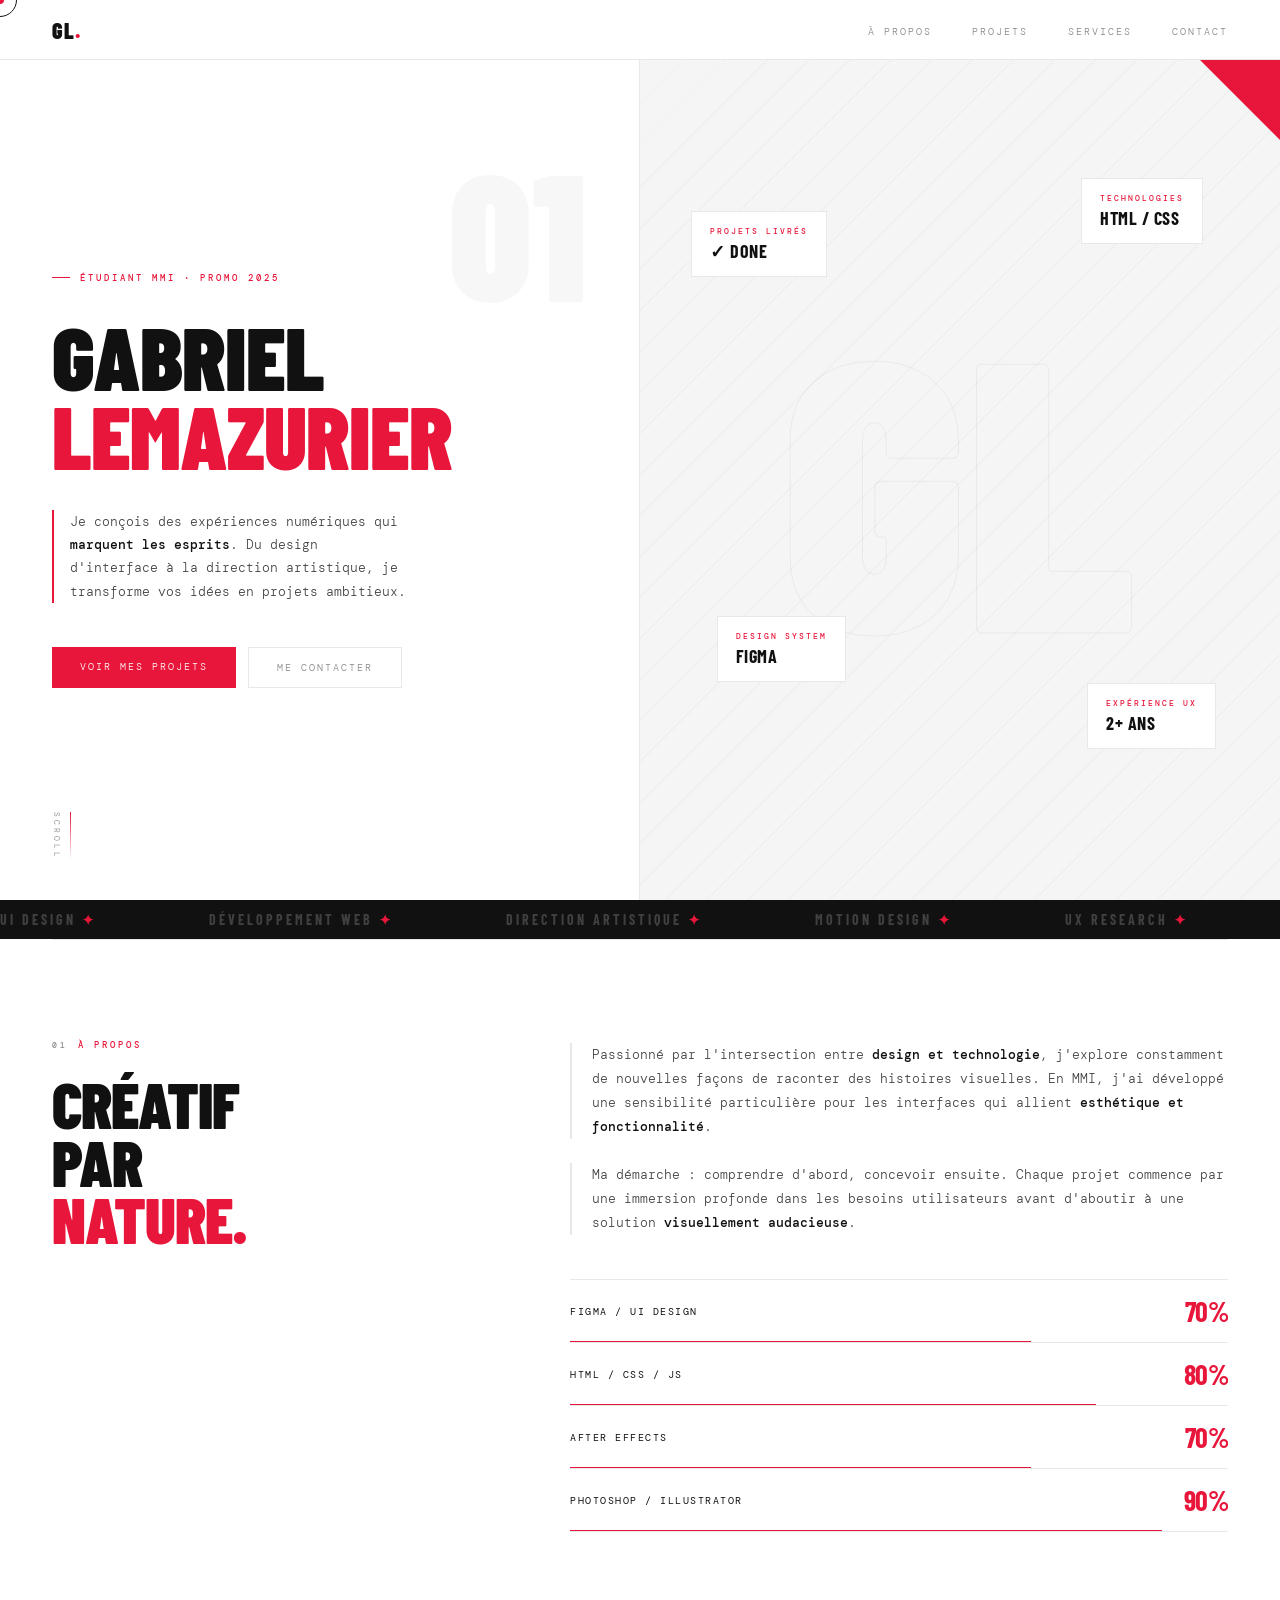
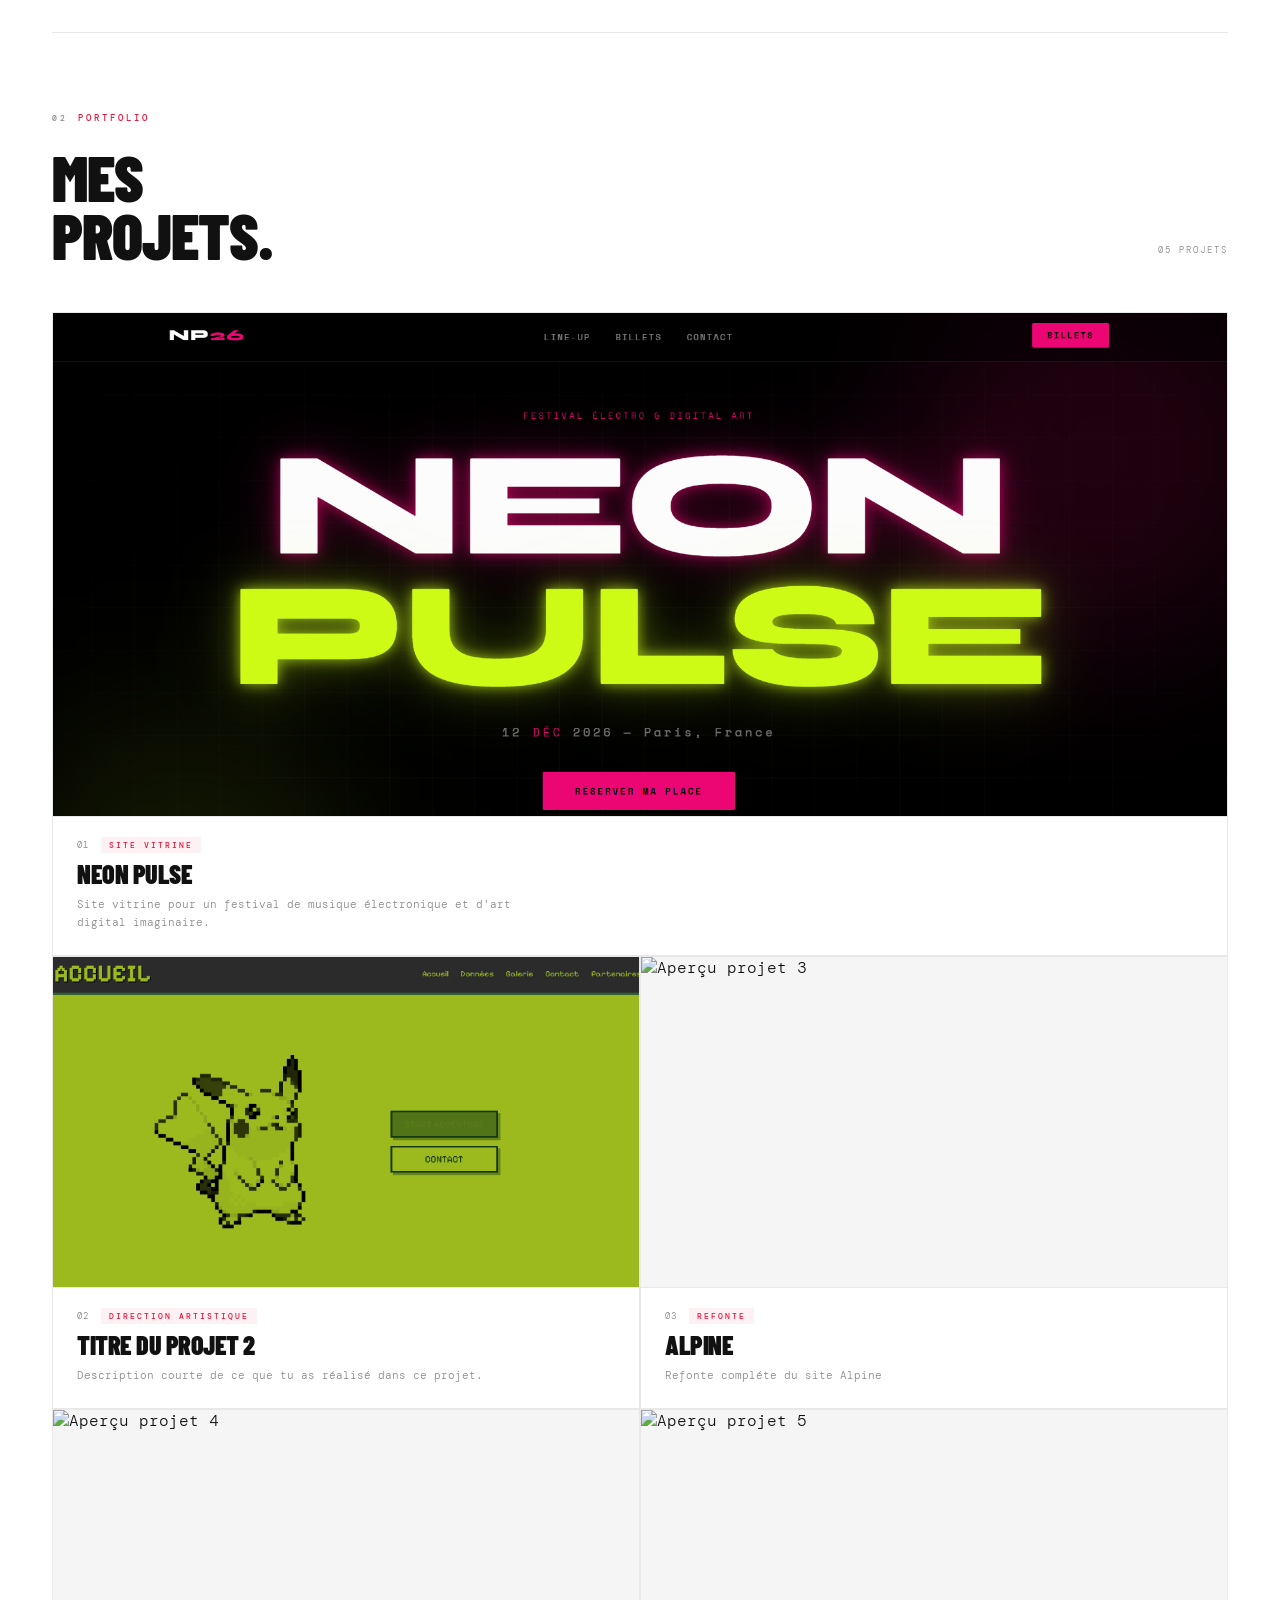
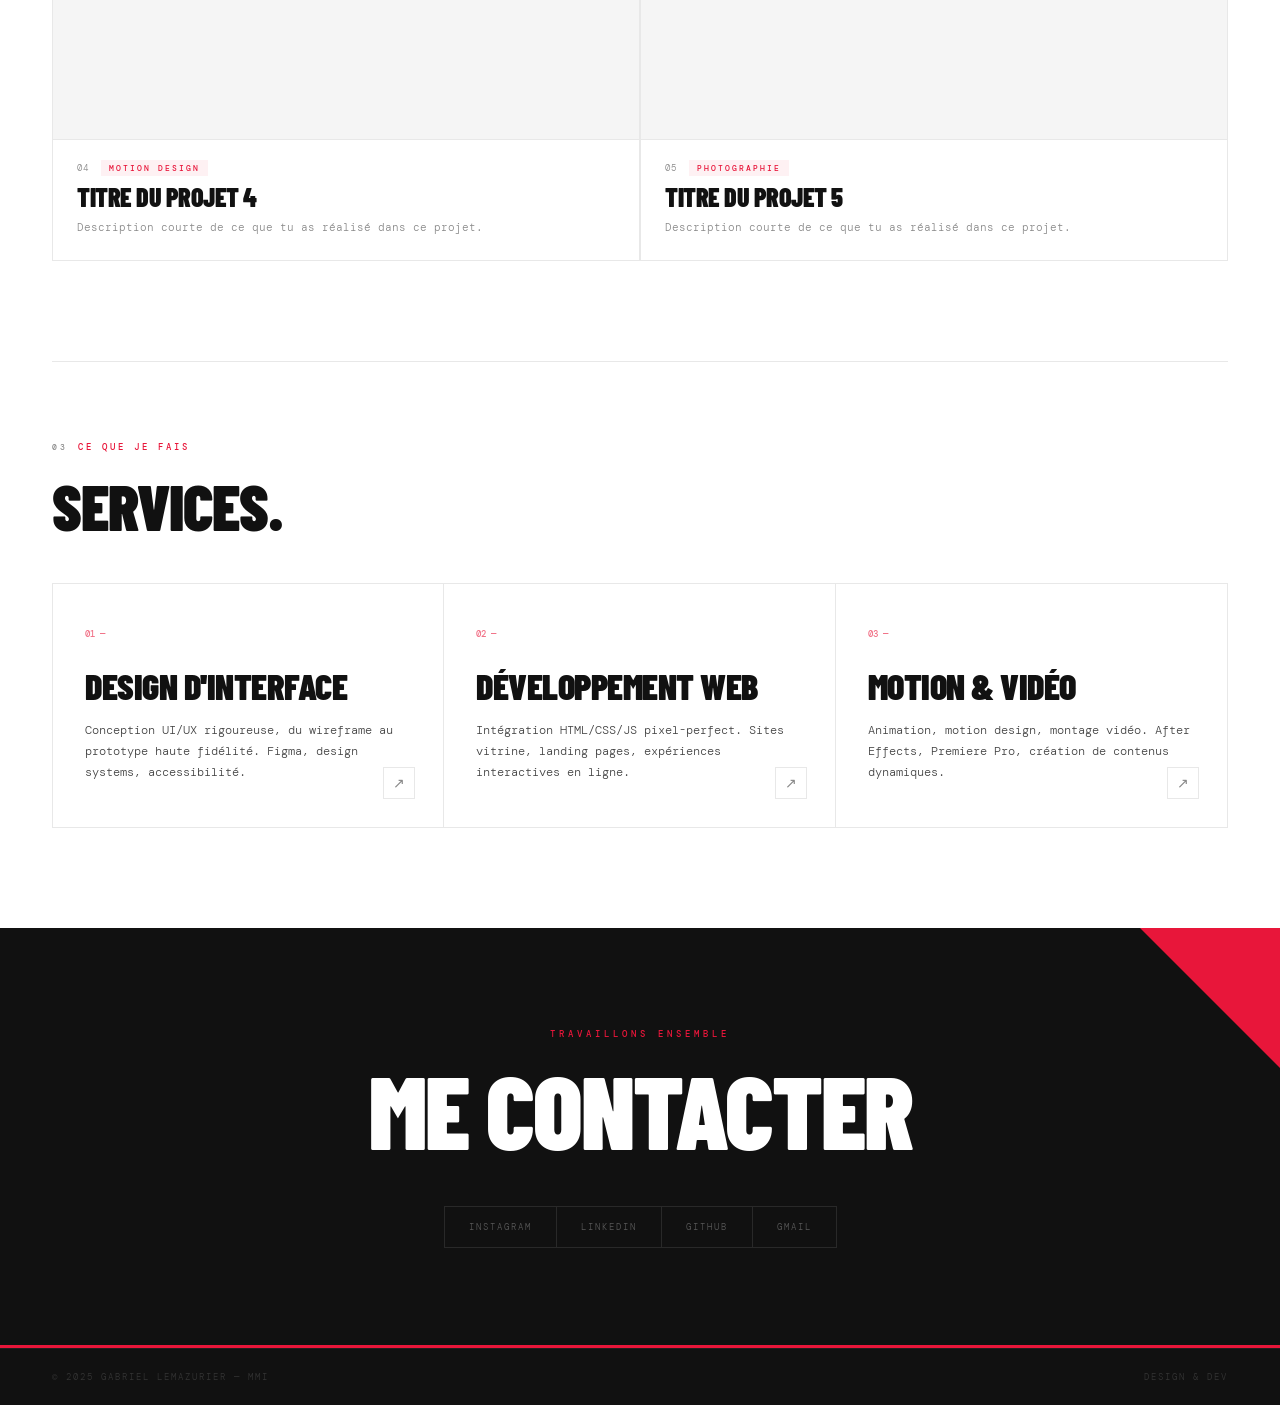
==== commit 3cccb366: "Update index.html" ====
--- a/index.html
+++ b/index.html
@@ -172,10 +172,10 @@
         <div class="projet-body">
           <div class="projet-meta">
             <span class="projet-num">03</span>
-            <span class="projet-tag">UX / Mobile</span>
-          </div>
-          <h3 class="projet-nom">Titre du projet 3</h3>
-          <p class="projet-desc">Description courte de ce que tu as réalisé dans ce projet.</p>
+            <span class="projet-tag">Refonte</span>
+          </div>
+          <h3 class="projet-nom">Alpine</h3>
+          <p class="projet-desc">Refonte compléte du site Alpine</p>
         </div>
       </a>
 
